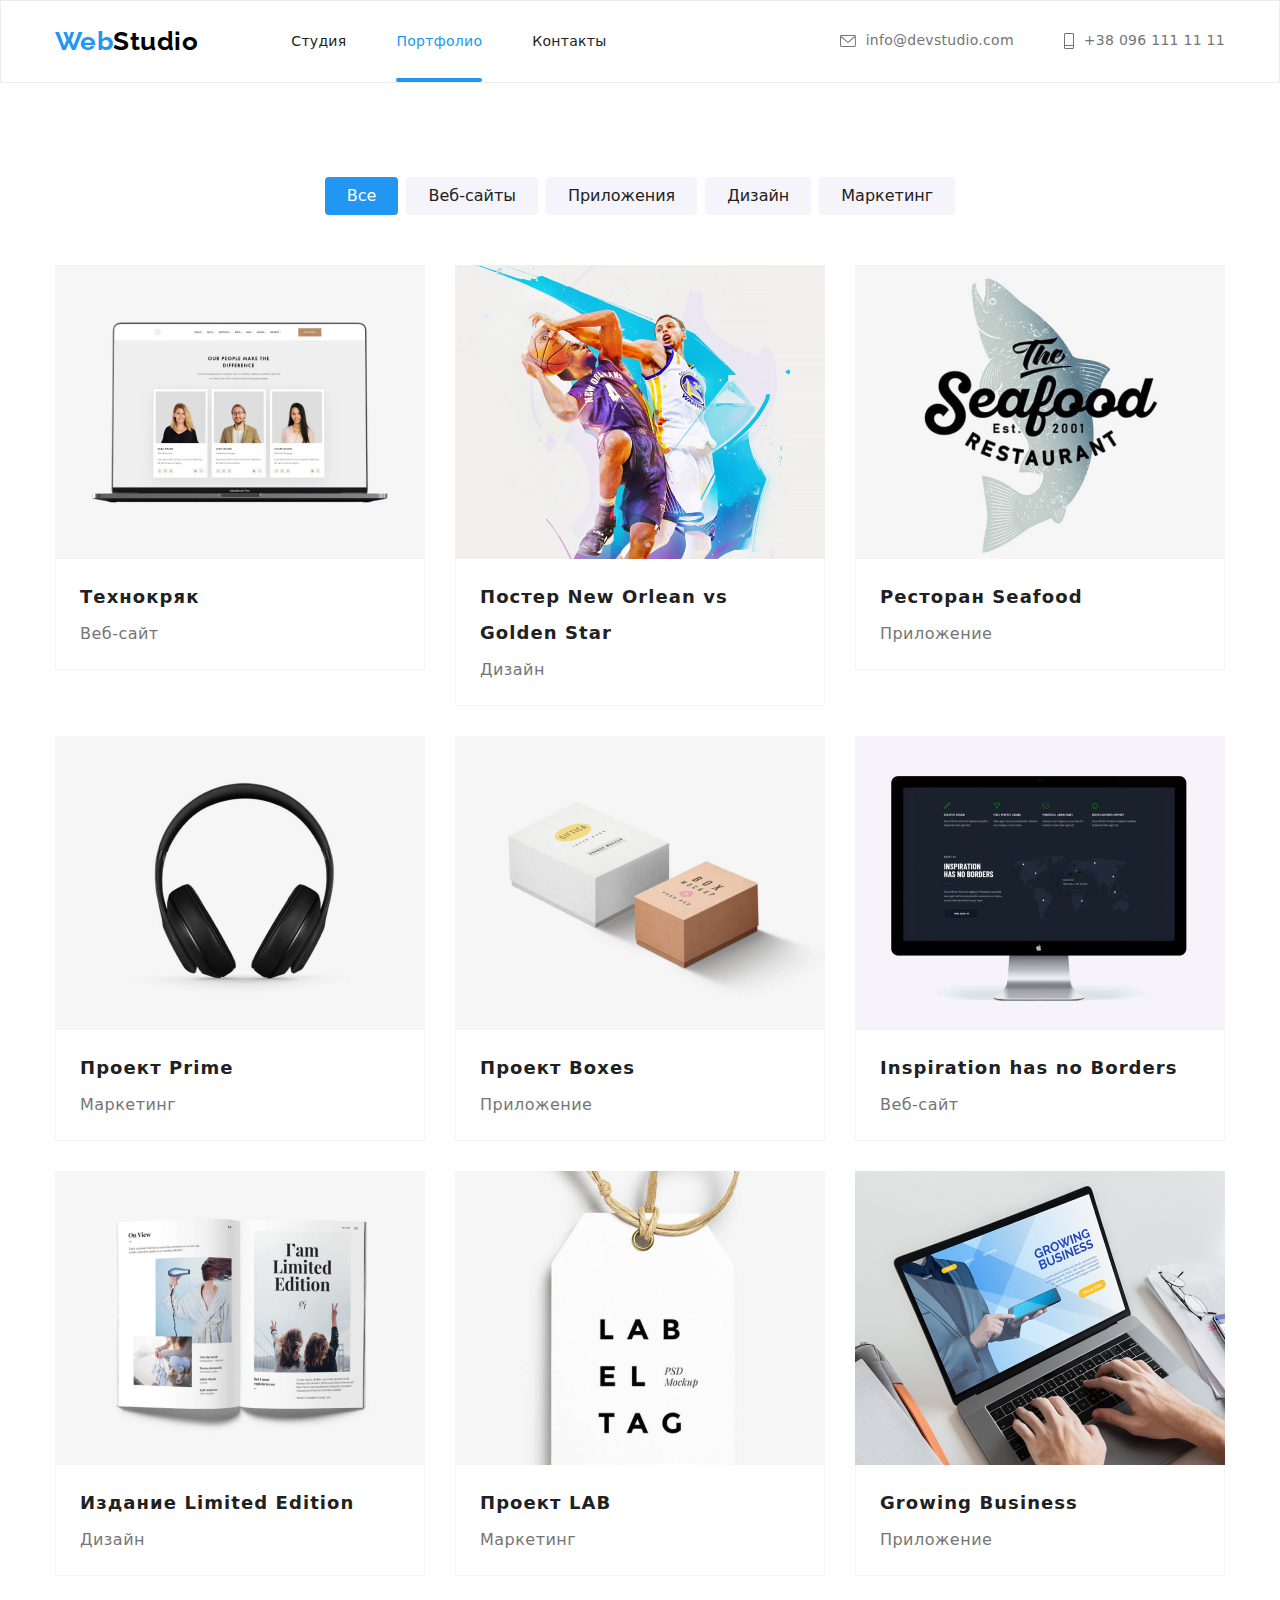
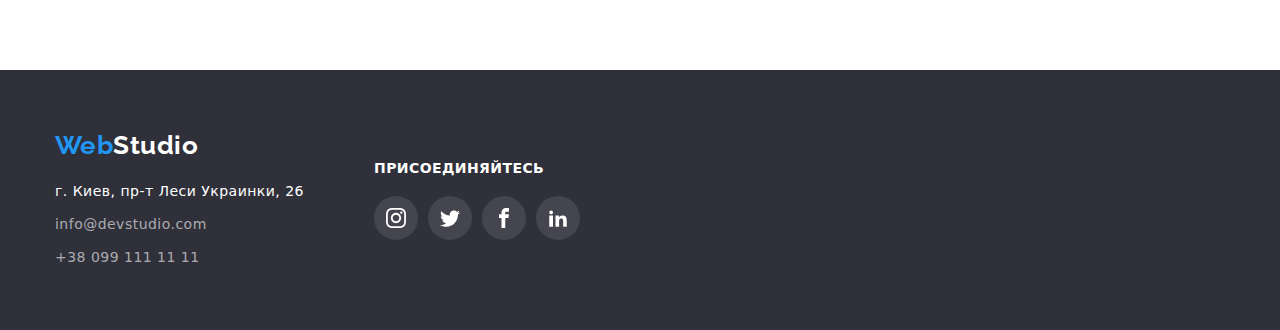
==== portfolio.html @ 685ba91c "home6" ====
<!DOCTYPE html>
<html lang="ru">
  <head>
    <meta charset="UTF-8" />
    <meta name="viewport" content="width=device-width, initial-scale=1.0" />
    <link rel="stylesheet" href="./css/style.css">
    <title>Portfolio</title>
    <link rel="preconnect" href="https://fonts.gstatic.com" />
    <link
      href="https://fonts.googleapis.com/css2?family=Raleway:wght@700&family=Roboto:wght@400;500;700;900&display=swap"
      rel="stylesheet"
    />
    <link
      rel="stylesheet"
      href="https://cdnjs.cloudflare.com/ajax/libs/modern-normalize/1.0.0/modern-normalize.min.css"
    />
  </head>
  <body>
    <header class="header">
      <div class="container header-container">
      <nav class="navigation">
        <a class="logo-link link" href="./index.html" lang="en"
          ><span class="logo-web">Web</span
          ><span class="logo-studio">Studio</span></a
        >
        <ul class="nav-list list">
          <li class="nav-item">
            <a class="nav-link link" href="./index.html">Студия</a>
          </li>
          <li class="nav-item">
            <a class="nav-link link current" href="./portfolio.html"
              >Портфолио</a
            >
          </li>
          <li class="nav-item">
            <a class="nav-link link" href="">Контакты</a>
          </li> 
        </ul>
      </nav>
      <ul class="contacts-list list">
        <li class="contacts-item">
          <a class="mail-link link" href="mailto:info@devstudio.com" ><svg class="mail-icon" width="16" height="12">
            <use href="./images/icons.svg/symbol-defs3.svg#icon-envelope"></use>
          </svg>
          info@devstudio.com</a
          >
        </li>
        <li class="contacts-item">
          <a class="tel-link link" href="tel:+380961111111"><svg class="tel-icon" width="10" height="16"> 
            <use href="./images/icons.svg/symbol-ex.svg#icon-number"></use>
          </svg>
          +38 096 111 11 11</a>
        </li>
      </ul>
      </div>
    </header>
    <main>
      <section class="section">
        <div class="container">
          <h2 class="visually-hidden">Галерея</h2>
          <ul class="filters list filters-container">
            <li class="filters-portfolio">
              <button class="filter-buttons current-btn" type="button">Все</button>
            </li>
            <li class="filters-portfolio">
              <button class="filter-buttons" type="button">Веб-сайты</button>
            </li>
            <li class="filters-portfolio">
              <button class="filter-buttons" type="button">Приложения</button>
            </li>
            <li class="filters-portfolio">
              <button class="filter-buttons" type="button">Дизайн</button>
            </li>
            <li class="filters-portfolio">
              <button class="filter-buttons" type="button">Маркетинг</button>
            </li>
          </ul>
          <ul class="portfolio-examples list examples-container">
            <li class="example-card">   <a href="" class="example-link link">
              <div class="portfolio-card-wrapper">
             
              <img
                src="./images/img5.jpg"
                alt="Макет страницы"
                width="370"
                height="294"
              />
              <p class="portfolio-overlay">
                Технокряк это современная площадка распространения
                коронавируса. Компании используют эту платформу для
                цифрового шпионажа и атак на защищённые сервера конкурентов.
              </p>
            </div>
              
              <div class="example-signature">
                <h3 class="example-title">Технокряк</h3>
                <p class="example-descr">Веб-сайт</p>
              </div>
            </a>
          </li>
          <li class="example-card">
            
            <a href="#" class="example-link link">
              <div class="portfolio-card-wrapper">
              <img
                src="./images/img6.jpg"
                alt="Постер с баскетболистами"
                width="370"
                height="294"
              /><p class="portfolio-overlay">
                Технокряк это современная площадка распространения
                коронавируса. Компании используют эту платформу для
                цифрового шпионажа и атак на защищённые сервера конкурентов.
              </p>
            </div> 
              <div class="example-signature">
                <h3 class="example-title">
                Постер <span lang="en">New Orlean vs Golden Star</span>
              </h3>
              <p class="example-descr">Дизайн</p>
            </div>
          </a> 
          </li> 
        <li class="example-card">
            <a href="#" class="example-link link"><div class="portfolio-card-wrapper">
              <img
                src="./images/img7.jpg"
                alt="Логотип ресторана"
                width="370"
                height="294"
              />  <p class="portfolio-overlay">
                Технокряк это современная площадка распространения
                коронавируса. Компании используют эту платформу для
                цифрового шпионажа и атак на защищённые сервера конкурентов.
              </p>
            </div>
              <div class="example-signature">
                <h3 class="example-title">
                Ресторан <span lang="en">Seafood</span>
              </h3>
              <p class="example-descr">Приложение</p>
            </div> </a>
          </li>
          <li class="example-card">
            <a href="#" class="example-link link">
              <div class="portfolio-card-wrapper">
              <img
                src="./images/img8.jpg"
                alt="Наушники"
                width="370"
                height="294"
              />
              <p class="portfolio-overlay">
                Технокряк это современная площадка распространения
                коронавируса. Компании используют эту платформу для
                цифрового шпионажа и атак на защищённые сервера конкурентов.
              </p>
            </div>
              <div class="example-signature">
              <h3 class="example-title">Проект <span lang="en">Prime</span></h3>
              <p class="example-descr">Маркетинг</p>
              </div>
            </a>
          </li>
          <li class="example-card">
            <a href="#" class="example-link link">
              <div class="portfolio-card-wrapper">
              <img
                src="./images/img9.jpg"
                alt="Две коробки"
                width="370"
                height="294"
              />  <p class="portfolio-overlay">
                Технокряк это современная площадка распространения
                коронавируса. Компании используют эту платформу для
                цифрового шпионажа и атак на защищённые сервера конкурентов.
              </p>
            </div>
              <div class="example-signature">
              <h3 class="example-title">Проект <span lang="en">Boxes</span></h3>
              <p class="example-descr">Приложение</p>
            </div>
          </a>
          </li>
          <li class="example-card">
            <a href="#" class="example-link link">
              <div class="portfolio-card-wrapper">
                <img 
                src="./images/img10.jpg"
                alt="Монитор с открытым сайтом"
                width="370"
                height="294"
              />
               <p class="portfolio-overlay">
                Технокряк это современная площадка распространения
                коронавируса. Компании используют эту платформу для
                цифрового шпионажа и атак на защищённые сервера конкурентов.
              </p>
            </div>
              <div class="example-signature">
              <h3 class="example-title" lang="en">
                Inspiration has no Borders
              </h3>
              <p class="example-descr">Веб-сайт</p>
            </div>
          </a>
          </li>
          <li class="example-card">
            <a href="#" class="example-link link">
              <div class="portfolio-card-wrapper">
              <img
                src="./images/img11.jpg"
                alt="Открытый журнал"
                width="370"
                height="294"
              /> <p class="portfolio-overlay">
                Технокряк это современная площадка распространения
                коронавируса. Компании используют эту платформу для
                цифрового шпионажа и атак на защищённые сервера конкурентов.
              </p>
            </div>
              <div class="example-signature">
              <h3 class="example-title">
                Издание <span lang="en">Limited Edition</span>
              </h3>
              <p class="example-descr">Дизайн</p>
            </div>
          </a>
          </li>
          <li class="example-card">
            <a href="#" class="example-link link">
              <div class="portfolio-card-wrapper">
              <img
                src="./images/img12.jpg"
                alt="Бирка с логотипом"
                width="370"
                height="294"
              /> <p class="portfolio-overlay">
                Технокряк это современная площадка распространения
                коронавируса. Компании используют эту платформу для
                цифрового шпионажа и атак на защищённые сервера конкурентов.
              </p>
            </div>
              <div class="example-signature">
              <h3 class="example-title">
                Проект <span class="abbr" lang="en">LAB</span>
              </h3>
              <p class="example-descr">Маркетинг</p>
             </div></a>
          </li>
          <li class="example-card">
            <a href="#" class="example-link link">
              <div class="portfolio-card-wrapper">
              <img
                src="./images/img13.jpg"
                alt="руки над клавиатурой ноутбука"
                width="370"
                height="294"
              />
              <p class="portfolio-overlay">
                Технокряк это современная площадка распространения
                коронавируса. Компании используют эту платформу для
                цифрового шпионажа и атак на защищённые сервера конкурентов.
              </p>
            </div>
            <div class="example-signature">
              <h3 class="example-title" lang="en">Growing Business</h3>
              <p class="example-descr">Приложение</p>
            </div></a>
          </li>
        </ul> 
        </div></section>
    </main>
    <footer class="footer">
      <div class="container footer-container">
        <div class="footer-wrapper">
      <a class="logo-link link" href="./index.html" lang="en"
        ><span class="logo-web">Web</span
        ><span class="logo-studio-dark-background">Studio</span></a
      >
      <address>
        <ul class="address-list list">
          <li class="address-list-item">
            <a
              class="address-link link"
              href="https://goo.gl/maps/JNLPbFYcP9aP2cdr9"
              target="_blank"
              rel="noopener noreferrer"
              >г. Киев, пр-т Леси Украинки, 26</a
            >
          </li>

          <li class="address-list-item">
            <a class="address-mail-link link" href="mailto:info@devstudio.com"
              >info@devstudio.com</a
            >
          </li>

          <li class="address-list-item">
            <a class="address-tel-link link" href="tel:+380991111111"
              >+38 099 111 11 11</a
            >
          </li>
        </ul>
      </address>
        </div>
      <div class="footer-social">
        <h2 class="footer-title">Присоединяйтесь</h2>
        <ul class="social-list list">
          <li class="footer-social-item">
            <a href="#" class="social-link link">
              <svg class="footer-social-icon">
                <use href="./images/icons.svg/symbol-defs.svg#icon-instagram"></use>
              </svg>
            </a>
          </li>
          <li class="footer-social-item">
            <a href="#" class="social-link link">
              <svg class="footer-social-icon">
                <use href="./images/icons.svg/symbol-defs.svg#icon-twitter"></use>
              </svg>
            </a>
          </li>
          <li class="footer-social-item">
            <a href="#" class="social-link link">
              <svg class="footer-social-icon">
                <use href="./images/icons.svg/symbol-defs.svg#icon-facebook"></use>
              </svg>
            </a>
          </li>
          <li class="footer-social-item">
            <a href="#" class="social-link link">
              <svg class="footer-social-icon">
                <use href="./images/icons.svg/symbol-defs.svg#icon-linkedin2"></use>
              </svg>
            </a>
          </li>
        </ul>
      </div>
    </div>
  </footer>
</body>
</html>
---- css/style.css ----
:root {
  --main-font: 'Roboto', sans-serif;
  --logo-font: 'Raleway', sans-serif;
  --accent-color: #2196f3;
  --accent-overlay-color: rgba(33, 150, 243, 0.9);
  --backlight-color: #188ce8;
  --main-text-color: #757575;
  --heading-color: #212121;
  --dark-background-text-color: #ffffff;
  --section-background-color: #2f303a;
  --logo-color: #000000;
  --footer-contacts-color: #ffffff99;
  --accent-background-color: #f5f4fa;
  --background-hero-color: #c4c4c4;
  --activity-background-color: rgba(47, 48, 58, 0.8);
  --icon-color: #afb1b8;
  --timing-cubic: cubic-bezier(0.4, 0, 0.2, 1);
  --modal-backdrop: rgba(0, 0, 0, 0.2);
}
  
  h1,
  h2,
  h3,
  h4,
  h5,
  h6,
  p {
    margin-top: 0;
    margin-bottom: 0;
  }
  
  ul {
    margin-top: 0;
    margin-bottom: 0;
    padding-left: 0;
  }
  
  img {
    display: block;
    max-width:  100%;height: auto;
  }
   .container {
     width: 1200px ;
     padding: 0 15px ;
     margin: 0 auto ;
    }
    .header{padding:  25px 0;border: 1px solid #ECECEC;}
.header-container {display: flex;
align-items: center;}
  
  body {
    font-family: var(--main-font);
    color: var(--main-text-color);
    letter-spacing: 0.03em;
  }
  .visually-hidden {
    position: absolute;
    width: 1px;
    height: 1px;
    margin: -1px;
    border: 0;
    padding: 0;
  
    white-space: nowrap;
    clip-path: inset(100%);
    clip: rect(0 0 0 0);
    overflow: hidden;
  }
  .nav-link link{
    width: 49px;
    height: 16px;
    
  
    font-family: Roboto;
    font-style: normal;
    font-weight: 500;
    font-size: 14px;
    line-height: 16px;
    letter-spacing: 0.02em;
    
    color: #2196F3;
    }
  .logo-link link{
    width: 1600px;
    height: 80px;
    
    
    background: #FFFFFF}
 
 .slide{
    width: 1600px;
    height: 600px;
    
    
    background: #2F303A;}  
 .hero-description {
width: 1600px;
height: 600px;
width: 696px;
height: 120px;

font-family: Roboto;
font-style: normal;
font-weight: 900;
font-size: 44px;
line-height: 60px;
/* or 136% */

text-align: center;
letter-spacing: 0.06em;
text-transform: uppercase;

color: #FFFFFF;}

  .navigation{display: flex;
  align-items: center;}
  .contacts-list{display: flex;
  margin-left: auto;}
 li.contacts-item:not(:last-child){margin-right: 50px ;}
  .list {
    list-style: none;
  }
  
  .link {
    text-decoration: none;
  }
  
  .logo-web {
    color: var(--accent-color);
  }
  
  /*===header===*/
  
    
  .slide-container {background-image:  linear-gradient(rgba(47, 48, 58, 0.4), rgba(47, 48, 58, 0.4)),url('../images/backg.jpg');
    
    padding-top: 200px;
    padding-bottom: 200px;
    
    text-align: center;
    background-color: var(--section-background-color);
    background-repeat: no-repeat;
    background-position: center;
    background-size: cover;
    max-width: 1600px;
    margin-left: auto;
    margin-right: auto;
  }
  
  .hero-description{
    margin: 0 auto 30px;
    width: 696px;
    font-weight: 900;
    font-size: 44px;
    line-height: 1.36;
    text-align: center;
    letter-spacing: 0.06em;
    text-transform: uppercase;
    color: var(--dark-background-text-color)
  }
  .buttonly {
    min-width: 200px;
    border: none;
    border-radius: 4px;
    padding: 10px 32px;
    font-family: inherit;
    font-weight: 700;
    font-size: 16px;
    line-height: 1.87;
    text-align: center;
    letter-spacing: 0.06em;
    color: var(--dark-background-text-color);
    background-color: var(--accent-color);
    cursor: pointer;
  }
  .buttonly:hover,
  .buttonly:focus {
    background-color: var(--backlight-color);
    transition: color 250ms cubic-bezier(0.4, 0, 0.2, 1);
  }
 

  .logo-link {
    font-family: var(--logo-font);
    font-weight: 700;
    font-size: 26px;
    line-height: 1.19;
  }
  
  .logo-studio {
    color: var(--logo-color);
  }
  
  .nav-link {
    position: relative;
    font-weight: 500;
    font-size: 14px;
    line-height: 1.14;
    letter-spacing: 0.02em;
    color: var(--heading-color);
    transition: color 250ms var(--timing-cubic);
  }
  
  .nav-link:hover,
.nav-link:focus,
.mail-link:hover,
.mail-link:focus {
  color: var(--accent-color);
  outline: none;
}
.mail-link, .tel-link {
  display: flex;
  align-items: center;
  font-weight: 500;
  font-size: 14px;
  line-height: 1.14;
  letter-spacing: 0.02em;
  color: var(--main-text-color);
  transition: color 250ms var(--timing-cubic);
}
.link.current::after {
  position: absolute;
  bottom: -33px;
  content: '';
  display: block;
  width: 100%;
  height: 4px;
  border-radius: 2px;
  background-color: var(--accent-color);
}
  .mail-link:hover .mail-icon{fill: var(--accent-color);}
  .nav-item .link.current {
    color: var(--accent-color);
  }
  .nav-list{margin-left: 93px ;display: flex;}
  .nav-item{margin-right: 50px;}
  .mail-link,
  .tel-link { display: flex;
     align-items: center;
    font-weight: 500;
    font-size: 14px;
    line-height: 1.14;
    letter-spacing: 0.02em;
    color: var(--main-text-color);
    transition: color 250ms cubic-bezier(0.4, 0, 0.2, 1);

  }
  .mail-icon {
  fill: var(--main-text-color);
  margin-right: 10px;
  
}

.tel-icon {
  fill: currentColor;
  margin-right: 10px;
}

.mail-link:hover .mail-icon,
.mail-link:focus .mail-icon,
.mail-link:hover .tel-icon,
.mail-link:focus .tel-icon {
  fill: currentColor;
}
  /*===header end===*/
  /*===hero studio===*/
  
  .hero {
    background-color: var(--section-background-color);
  }
  
  .hero-title {
    font-weight: 900;
    font-size: 44px;
    line-height: 1.36;
    text-align: center;
    letter-spacing: 0.06em;
    text-transform: uppercase;
    color: var(--dark-background-text-color);
  }
  .modal-button {
    min-width: 200px;
  height: 50px;
  border: none;
  border-radius: 4px;
  padding: 10px 32px;
  font-family: inherit;
  font-weight: 700;
  font-size: 16px;
  line-height: 1.87;
  text-align: center;
  letter-spacing: 0.06em;
  color: var(--dark-background-text-color);
  background-color: var(--accent-color);
  cursor: pointer;
  transition: background-color 250ms var(--timing-cubic);
  }
  
  .modal-button:hover,
  .modal-button:focus {
    background-color: var(--backlight-color);
    transition: color 250ms cubic-bezier(0.4, 0, 0.2, 1);
  }
  
  /*===hero studio end===*/
  /* ===modal window=== */
.backdrop {
  position: fixed;
  top: 0%;
  left: 0;
  width: 100vw;
  height: 100vh;
  background-color: var(--modal-backdrop);
  z-index: 100;
  transition: opacity 250ms var(--timing-cubic), visibility 250ms var(--timing-cubic);
}

.is-hidden {
  opacity: 0;
  visibility: hidden;
  pointer-events: none;
}
.modal {
  position: absolute;
  top: 50%;
  left: 50%;
  transform: translate(-50%, -50%) scale(1);
  width: 528px;
  height: 580px;
  background-color: var(--dark-background-text-color);
  border-radius: 4px;
  box-shadow: 0px 1px 3px rgba(0, 0, 0, 0.12), 0px 1px 1px rgba(0, 0, 0, 0.14),
    0px 2px 1px rgba(0, 0, 0, 0.2);
  transition: transform 250ms var(--timing-cubic);
}

.backdrop.is-hidden .modal {
  transform: translate(-50%, -50%) scale(1.3);
}

.modal-close-button {
  position: absolute;
  top: 8px;
  right: 8px;
  display: flex;
  justify-content: center;
  align-items: center;
  padding: 0;
  width: 30px;
  height: 30px;
  border: 1px solid rgba(0, 0, 0, 0.1);
  border-radius: 50%;
  background-color: transparent;
  cursor: pointer;
}

/* ===modal window end=== */
  /*===features studio===*/
  

  .features {
    padding-top: 94px;
    padding-bottom: 47px;
  }
  
  .features-list {
    display: flex;
    flex-wrap: wrap;
    margin-top: -30px;
    margin-left: -30px;
  }
  
  .features-item {
    margin-top: 30px;
    margin-left: 30px;
  }
  
  .features-icons {
    display: flex;
    justify-content: center;
    align-items: center;
    width: 270px;
    height: 120px;
    background-color: var(--accent-background-color);
    border-radius: 4px;
    background: #F5F4FA;
    border-radius: 4px;
    margin-bottom: 30px;
  }

  .features-item-title {
    margin-bottom: 10px;
    font-size: 14px;
    line-height: 1.14;
    text-transform: uppercase;
    color: var(--heading-color);
  }
  
  .features-item-text {
    width: 270px;
    font-size: 14px;
    line-height: 1.71;
  }
  /*===features studio end===*/
  /* ===activity=== */
  .activity {
    padding-top: 47px;
    padding-bottom: 94px;
  }
  
  .activity-list {
    display: flex;
    flex-wrap: wrap;
    margin-top: -30px;
    margin-left: -30px;
  }
  
  .activity-list-item {
    position: relative;
    margin-top: 30px;
    margin-left: 30px;
  }
.activity-overlay {
  position: absolute;
  bottom: 0;
  width: 100%;
  height: 70px;
  padding: 27px 82px;
  font-weight: 700;
  font-size: 14px;
  line-height: 1.14;
  text-align: center;
  letter-spacing: 0.03em;
  text-transform: uppercase;
  color: var(--dark-background-text-color);
  background-color: var(--activity-background-color);
}

/* ===activity end=== */
 
  /*===team studio===*/

  .team-section {
    background-color: var(--accent-background-color)
    ;padding: 94px 0;
    background: #F5F4FA;
  }
  
  .team-list {
    display: flex;
    flex-wrap: wrap;
    margin-left: -30px;
    margin-top: -30px;
  }
  
  .team-list-content {
    padding-top: 30px;
    padding-bottom: 30px;
    background-color: var(--dark-background-text-color);
    border-bottom-left-radius: 4px;
    border-bottom-right-radius: 4px;
  }
  
  .team-member {
    flex-basis: calc((100% - 120px) / 4);
    margin-left: 30px;
    margin-top: 30px;box-shadow: 0px 1px 3px rgba(0, 0, 0, 0.12), 0px 1px 1px rgba(0, 0, 0, 0.14), 0px 2px 1px rgba(0, 0, 0, 0.2);border-radius: 0px 0px 4px 4px;

  }
  
  .activity-title,
  .team-title {
    margin-bottom: 50px;
    font-size: 36px;
    line-height: 1.17;
    text-align: center;
    color: var(--heading-color);
  }
  
  .team-member-name {
    margin-bottom: 10px;
    text-align: center;
    font-weight: 500;
    font-size: 16px;
    line-height: 1.19;
    color: var(--heading-color);
  }
  
  .team-member-position {
    text-align: center;
    font-size: 16px;
    line-height: 1.19;
    margin-bottom: 16px;
  }
  
  /*===team studio end===*/
 /*===portfolio filters===*/

.filters-container {
  display: flex;
  justify-content: center;
  margin-bottom: 50px;
}

.filters-portfolio:not(:last-child) {
  margin-right: 8px;
}

.filter-buttons {
  padding: 6px 22px;
  border: none;
  border-radius: 4px;
  font-weight: 500;
  font-size: 16px;
  line-height: 1.62;
  color: var(--heading-color);
  background-color: var(--accent-background-color);
  cursor: pointer;
  transition: color 250ms var(--timing-cubic), background-color 250ms var(--timing-cubic),
    box-shadow 250ms var(--timing-cubic);
}
.current-btn{color: var(--dark-background-text-color);
  background-color: var(--accent-color);}
.filter-buttons:hover,
.filter-buttons:focus {
  color: var(--dark-background-text-color);
  background-color: var(--accent-color);
  transition: color 250ms cubic-bezier(0.4, 0, 0.2, 1);
}
/*===portfolio filters end===*/

  

  .buttony{width: 29px;
    height: 26px;font-family: Roboto;
    font-style: normal;
    font-weight: 500;
    font-size: 16px;
    line-height: 26px;color: #FFFFFF;
    background: #2196F3;width: 73px;
    height: 38px;}
    .example-signature {
      padding: 20px 24px;
      border-bottom: 1px solid var(--accent-background-color);
      border-left: 1px solid var(--accent-background-color);
      border-right: 1px solid var(--accent-background-color);
    }
    .example-link:hover
     {box-shadow: 0px 1px 1px rgba(0, 0, 0, 0.12), 0px 4px 4px rgba(0, 0, 0, 0.06), 1px 4px 6px rgba(0, 0, 0, 0.16);display: block;
    cursor: pointer;border: 1px solid #EEEEEE; transition: color 250ms cubic-bezier(0.4, 0, 0.2, 1);
    }
    .example-card { flex-basis: calc(100%/  3 - 30px);
      margin-top: 30px;
      margin-left: 30px;
    }
    .portfolio-card-wrapper {
      position: relative;
      overflow: hidden;
    }
    .example-descr {
      font-size: 16px;
      line-height: 1.87;
      color: var(--main-text-color);
    }
    .example-title {
      margin-bottom: 4px;
      font-size: 18px;
      line-height: 2;
      letter-spacing: 0.06em;
      color: var(--heading-color);
    }
    .example-link:hover,
.example-link:focus {
  box-shadow: 0px 1px 1px rgba(0, 0, 0, 0.12), 0px 4px 4px rgba(0, 0, 0, 0.06),
    1px 4px 6px rgba(0, 0, 0, 0.16);
    transition: color 250ms cubic-bezier(0.4, 0, 0.2, 1);
}

.example-link:focus {
  outline: none;
}
    .abbr {
      text-transform: uppercase;
    }
    .portfolio-overlay {
      position: absolute;
      top: 0;
      left: 0;
      height: 100%;
      width: 100%;
      padding: 63px 24px;
      font-size: 18px;
      line-height: 1.56;
      letter-spacing: 0.03em;
      color: var(--dark-background-text-color);
      background: var(--accent-overlay-color);
      overflow: hidden;
      transform: translateY(100%);
      transition: transform 250ms var(--timing-cubic);
    }
    
    .example-link:hover .portfolio-overlay,
    .example-link:focus .portfolio-overlay {
      transform: translateY(0);
    }
  /*===portfolio filters end===*/
  .clients-list {
    display: flex;
    justify-content: space-between;
  }
  .clients-title{ margin-bottom: 50px;
    font-size: 36px;
    line-height: 1.17;
    text-align: center;
    color: var(--heading-color);
  }
  .client-link {
    display: flex;
    justify-content: center;
    align-items: center;
    border: 1px solid var(--icon-color);
    border-radius: 4px;
    width: 170px;
    height: 92px;
    transition: border 250ms var(--timing-cubic);
  }
  
  .client-icon {
    fill: var(--icon-color);
    transition: fill 250ms var(--timing-cubic);
  }
  .client-link:hover,
  .client-link:focus {
    border: 1px solid var(--accent-color);
    fill: var(--icon-color);
  }
  
  .client-link:hover .client-icon,
  .client-link:focus .client-icon {
    fill: var(--accent-color);
  
  }
  /*===portfolio examples===*/

.examples-container {
  display: flex;
  flex-wrap: wrap;
  margin-top: -30px;
  margin-left: -30px;
}

.example-title {
  margin-bottom: 4px;
  font-size: 18px;
  line-height: 2;
  letter-spacing: 0.06em;
  color: var(--heading-color);
}

.example-descr {
  font-size: 16px;
  line-height: 1.87;
  color: var(--main-text-color);
}

.abbr {
  text-transform: uppercase;
}
.section{padding: 94px 0;}
/*===portfolio examples end===*/
  
  /*===footer===*/
  
  .footer {
    background-color: var(--section-background-color); padding-top: 60px;
    padding-bottom: 60px;
  }
  
  .logo-studio-dark-background {
    color: var(--dark-background-text-color);
  }
  .footer .logo-link {
    margin-bottom: 20px;
  }
  .address-list-item {
    font-style: normal;
    font-weight: 400;
    font-size: 14px;
    line-height: 1.71;
  }
  .footer-container{display: flex;align-items: center;}
  .address-link {
    color: var(--dark-background-text-color);
    transition: color 250ms var(--timing-cubic);
  }
  
  .address-mail-link,
  .address-tel-link {
    color: var(--footer-contacts-color);
    transition: color 250ms var(--timing-cubic);
  }
  

  
  .address-link:hover,
  .address-link:focus,
  .address-mail-link:hover,
  .address-mail-link:focus,
  .address-tel-link:hover,
  .address-tel-link:focus {
    color: var(--accent-color);
  }
  .address-list-item:not(:last-child) {
    margin-bottom: 9px;
  }
  
  .address-list-item {
    font-style: normal;
    font-weight: 400;
    font-size: 14px;
    line-height: 1.71;
  }
  
  .address-link {
    color: var(--dark-background-text-color);
  }
  
address {
  margin-top: 20px;
}
.section-social{ margin-left: 70px;}
.footer .social-link {
  background-color: rgba(255, 255, 255, 0.1);
}
.social-list {
  display: flex;
  justify-content: center;
}

.social-link {
  display: flex;
  justify-content: center;
  align-items: center;

  width: 44px;
  height: 44px;
  border-radius: 50%;
  transition: background-color 250ms var(--timing-cubic);
}

.social-link:hover,
.social-link:focus {
  background-color: var(--accent-color);
  transition: color 250ms cubic-bezier(0.4, 0, 0.2, 1);
}

.social-link:hover .social-icon,
.social-link:focus .social-icon {
  fill: var(--dark-background-text-color);
 
}

.social-icon {
  fill: var(--icon-color);transition: color 250ms cubic-bezier(0.4, 0, 0.2, 1);

}

.social-link:hover,
.social-link:focus {
  background-color: var(--accent-color);transition: color 250ms cubic-bezier(0.4, 0, 0.2, 1);
}

.footer-social-icon {
  width: 20px;
  height: 20px;
  fill: var(--dark-background-text-color);
}
.footer-wrapper{margin-right: 70px;}
.footer-social-item:not(:last-child) {
  margin-right: 10px;
}
.footer-title {font-size: 14px;
  line-height: 16px;
  letter-spacing: 0.03em;
  text-transform: uppercase;
  color: var(--dark-background-text-color);
  margin-bottom: 20px;}
  

/* .footer .logo-link {
  margin-bottom: 20px;
}
  .address-mail-link,
  .address-tel-link {
    color: var(--footer-contacts-color);
  }
  
  .address-link:hover,
  .address-link:focus,
  .address-mail-link:hover,
  .address-mail-link:focus,
  .address-tel-link:hover,
  .address-tel-link:focus {
    color: var(--accent-color);
  }
  /*===footer end===*/
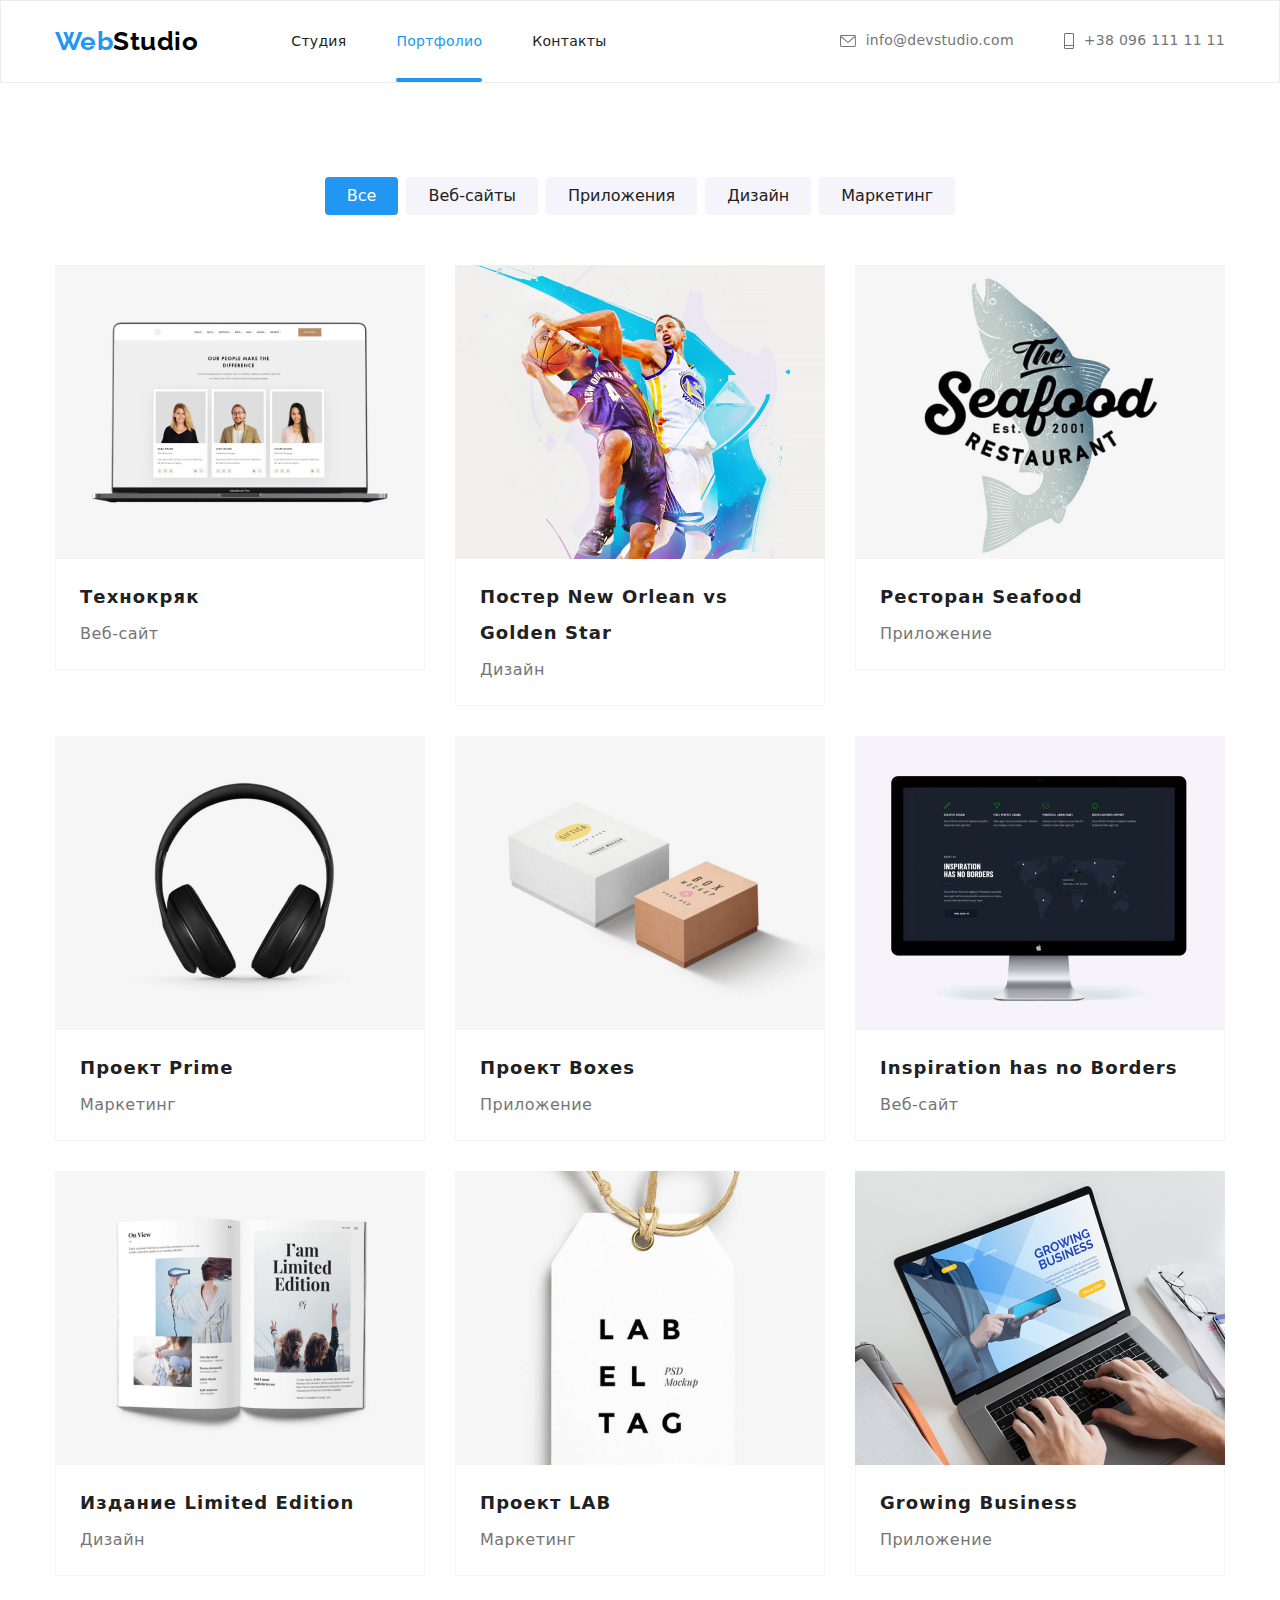
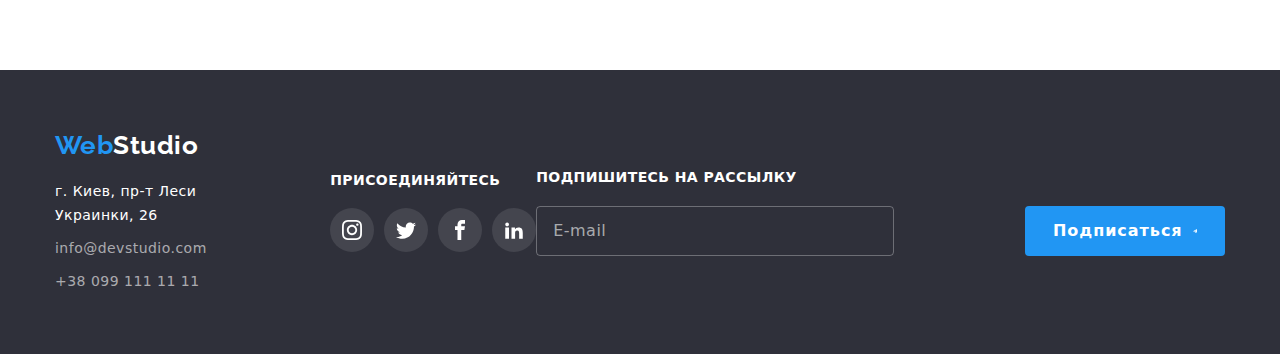
==== commit 1a1789ff: "home6" ====
--- a/portfolio.html
+++ b/portfolio.html
@@ -337,7 +337,38 @@
           </li>
         </ul>
       </div>
+      <form class="footer-form">
+        <div class="footer-form-input-wrapper">
+          <label class="footer-form-offer">
+            Подпишитесь на рассылку
+            <input
+              type="email"
+              name="user-email"
+              class="footer-form-input"
+              placeholder="E-mail"
+              required
+            />
+          </label>
     </div>
+    <button type="submit" class="footer-form-button">
+      Подписаться
+      <svg class="footer-icon-send" width="24px" height="24px">
+        <use href="./images/icons.svg/symbol-def.svg#icon-icon-send"></use>
+      </svg>
+    </button>
+  </form>
+      </div>
   </footer>
+  <div class="backdrop is-hidden" data-modal>
+    <div class="modal">
+      <button type="button" class="modal-close-button" data-modal-close>
+        <svg width="18px" height="18px">
+          <use href="./images/icons.svg/symbol-defsx.svg#icon-Vector"></use>
+        </svg>
+      </button>
+    </div>
+  </div>
+  <script src="./js/modal.js"></script>
 </body>
 </html>
+
--- a/css/style.css
+++ b/css/style.css
@@ -16,6 +16,11 @@
   --icon-color: #afb1b8;
   --timing-cubic: cubic-bezier(0.4, 0, 0.2, 1);
   --modal-backdrop: rgba(0, 0, 0, 0.2);
+  --transition-duration: 250ms;
+  --modal-form-border: rgba(33, 33, 33, 0.2);
+  --placeholder-text-color: rgba(117, 117, 117, 0.5);
+  --footer-form-label-color: rgba(255, 255, 255, 0.6);
+  --footer-form-border-color: rgba(255, 255, 255, 0.3);
 }
   
   h1,
@@ -301,7 +306,208 @@
     background-color: var(--backlight-color);
     transition: color 250ms cubic-bezier(0.4, 0, 0.2, 1);
   }
-  
+  .backdrop {
+    position: fixed;
+    top: 0%;
+    left: 0;
+    width: 100vw;
+    height: 100vh;
+    background-color: var(--modal-backdrop);
+    z-index: 100;
+    transition: opacity var(--transition-duration) var(--timing-cubic),
+      visibility var(--transition-duration) var(--timing-cubic);
+  }
+  
+  .is-hidden {
+    opacity: 0;
+    visibility: hidden;
+    pointer-events: none;
+  }
+  .modal {
+    position: absolute;
+    top: 50%;
+    left: 50%;
+    transform: translate(-50%, -50%) scale(1);
+    width: 528px;
+    height: 580px;
+    background-color: var(--dark-background-text-color);
+    border-radius: 4px;
+    box-shadow: 0px 1px 3px rgba(0, 0, 0, 0.12), 0px 1px 1px rgba(0, 0, 0, 0.14),
+      0px 2px 1px rgba(0, 0, 0, 0.2);
+    transition: transform var(--transition-duration) var(--timing-cubic);
+    padding: 40px;
+  }
+  
+  .backdrop.is-hidden .modal {
+    transform: translate(-50%, -50%) scale(1.3);
+  }
+  
+  .modal-close-button {
+    position: absolute;
+    top: 8px;
+    right: 8px;
+    display: flex;
+    justify-content: center;
+    align-items: center;
+    padding: 0;
+    width: 30px;
+    height: 30px;
+    border: 1px solid rgba(0, 0, 0, 0.1);
+    border-radius: 50%;
+    background-color: transparent;
+    cursor: pointer;
+    outline: none;
+  }
+  
+  .modal-close-button:hover .modal-close-icon,
+  .modal-close-button:focus .modal-close-icon {
+    fill: var(--accent-color);
+  }
+  
+  .modal-form-head {
+    font-weight: 700;
+    font-size: 20px;
+    line-height: 23px;
+    text-align: center;
+    letter-spacing: 0.03em;
+    color: var(--heading-color);
+    margin-bottom: 12px;
+  }
+  
+  .modal-form {
+    display: flex;
+    flex-direction: column;
+  }
+  
+  .modal-form-input {
+    width: 100%;
+    height: 40px;
+    border: 1px solid var(--modal-form-border);
+    border-radius: 4px;
+    padding-left: 42px;
+    transition: border-color var(--transition-duration) var(--timing-cubic);
+  }
+  
+  .modal-form-input:focus {
+    border-color: var(--accent-color);
+    outline: none;
+  }
+  .modal-form-input:focus + .modal-form-icon {
+    fill: var(--accent-color);
+  }
+  .modal-form-input-wrapper {
+    position: relative;
+    display: block;
+    margin-top: 4px;
+  }
+  
+  .modal-form-field {
+    margin-bottom: 10px;
+    font-size: 12px;
+    line-height: 1.17;
+    letter-spacing: 0.01em;
+    color: var(--main-text-color);
+  }
+  
+  .modal-form-icon {
+    position: absolute;
+    top: 50%;
+    left: 12px;
+    transform: translateY(-50%);
+    width: 18px;
+    height: 18px;
+    transition: fill var(--transition-duration) var(--timing-cubic);
+  }
+  
+  .modal-form-message {
+    height: 120px;
+    width: 100%;
+    border: 1px solid var(--modal-form-border);
+    border-radius: 4px;
+    margin-top: 4px;
+    margin-bottom: 20px;
+    padding: 12px 16px;
+    resize: none;
+    transition: border-color var(--transition-duration) var(--timing-cubic);
+  }
+  
+  .modal-form-message::placeholder {
+    font-size: 12px;
+    line-height: 1.17;
+    letter-spacing: 0.01em;
+    color: var(--placeholder-text-color);
+  }
+  
+  .modal-form-message:focus {
+    border-color: var(--accent-color);
+    outline: none;
+  }
+  .modal-form-checkbox-agreement {
+    font-size: 14px;
+    line-height: 1.71;
+    letter-spacing: 0.03em;
+    color: var(--main-text-color);
+    margin-bottom: 30px;
+  }
+  
+  .modal-form-checkbox-contract-link {
+    color: var(--accent-color);
+    transition: color var(--transition-duration) var(--timing-cubic);
+  }
+  
+  .modal-form-checkbox-contract-link:focus,
+  .modal-form-checkbox-contract-link:hover {
+    color: var(--backlight-color);
+    outline-color: var(--backlight-color);
+  }
+  
+  .modal-form-checkbox-agreement::before {
+    content: '';
+    display: inline-block;
+    vertical-align: middle;
+    margin-right: 8px;
+    width: 16px;
+    height: 15px;
+    border: 2px solid #000000;
+    border-radius: 2px;
+    cursor: pointer;
+    transition: background-color 500ms var(--timing-cubic);
+  }
+  
+  .modal-form-checkbox:checked + .modal-form-checkbox-agreement::before {
+    background-color: var(--accent-color);
+    border: none;
+    fill: var(--dark-background-text-color);
+    background-image: url('../images/icon-check.svg');
+  }
+  
+  .modal-form-checkbox:focus + .modal-form-checkbox-agreement::before,
+  .modal-form-checkbox:hover + .modal-form-checkbox-agreement::before {
+    outline: 1px solid var(--accent-color);
+  }
+  .modal-form-button {
+    align-self: center;
+    padding: 10px 55px;
+    font-weight: 700;
+    font-size: 16px;
+    line-height: 1.88;
+    letter-spacing: 0.06em;
+    color: var(--dark-background-text-color);
+    background-color: var(--accent-color);
+    box-shadow: 0px 4px 4px rgba(0, 0, 0, 0.15);
+    border: none;
+    border-radius: 4px;
+    outline: none;
+    transition: background-color var(--transition-duration) var(--timing-cubic),
+      box-shadow var(--transition-duration) var(--timing-cubic);
+    cursor: pointer;
+  }
+  
+  .modal-form-button:hover,
+  .modal-form-button:focus {
+    background-color: var(--backlight-color);
+    box-shadow: 0px 4px 4px rgba(0, 0, 0, 0.35);
+  }  
   /*===hero studio end===*/
   /* ===modal window=== */
 .backdrop {
@@ -694,6 +900,76 @@
     transition: color 250ms var(--timing-cubic);
   }
   
+  .footer-form {
+    display: flex;
+    justify-content: flex-start;
+    align-items: flex-end;
+  }
+  
+  .footer-form-offer {
+    font-weight: 700;
+    font-size: 14px;
+    line-height: 1.14;
+    letter-spacing: 0.03em;
+    text-transform: uppercase;
+    color: var(--dark-background-text-color);
+  }
+  
+  .footer-form-input::placeholder {
+    font-size: 16px;
+    line-height: 1.25;
+    letter-spacing: 0.03em;
+    color: var(--footer-form-label-color);
+  }
+  
+  .footer-form-input {
+    background-color: transparent;
+    width: 358px;
+    height: 50px;
+    margin-right: 12px;
+    margin-top: 20px;
+    color: var(--dark-background-text-color);
+    border: 1px solid var(--footer-form-border-color);
+    border-radius: 4px;
+    text-shadow: 0px 4px 4px rgba(0, 0, 0, 0.15);
+    padding: 15px 16px;
+    outline: none;
+    transition: border-color var(--transition-duration) var(--timing-cubic);
+  }
+  
+  .footer-form-input:focus {
+    border-color: var(--accent-color);
+  }
+  
+  .footer-form-button {
+    display: flex;
+    align-items: center;
+    /* align-self: center; */
+    padding: 10px 28px;
+    width: 200px;
+    height: 50px;
+    font-weight: 700;
+    font-size: 16px;
+    line-height: 1.88;
+    letter-spacing: 0.06em;
+    color: var(--dark-background-text-color);
+    background-color: var(--accent-color);
+    border: none;
+    border-radius: 4px;
+    outline: none;
+    cursor: pointer;
+    transition: background-color var(--transition-duration) var(--timing-cubic);
+  }
+  
+  .footer-form-button:hover,
+  .footer-form-button:focus {
+    background-color: var(--backlight-color);
+  }
+  
+  .footer-icon-send {
+    margin-left: 10px;
+    fill: currentColor;
+  }
   .address-mail-link,
   .address-tel-link {
     color: var(--footer-contacts-color);
@@ -786,7 +1062,7 @@
   color: var(--dark-background-text-color);
   margin-bottom: 20px;}
   
-
+  
 /* .footer .logo-link {
   margin-bottom: 20px;
 }
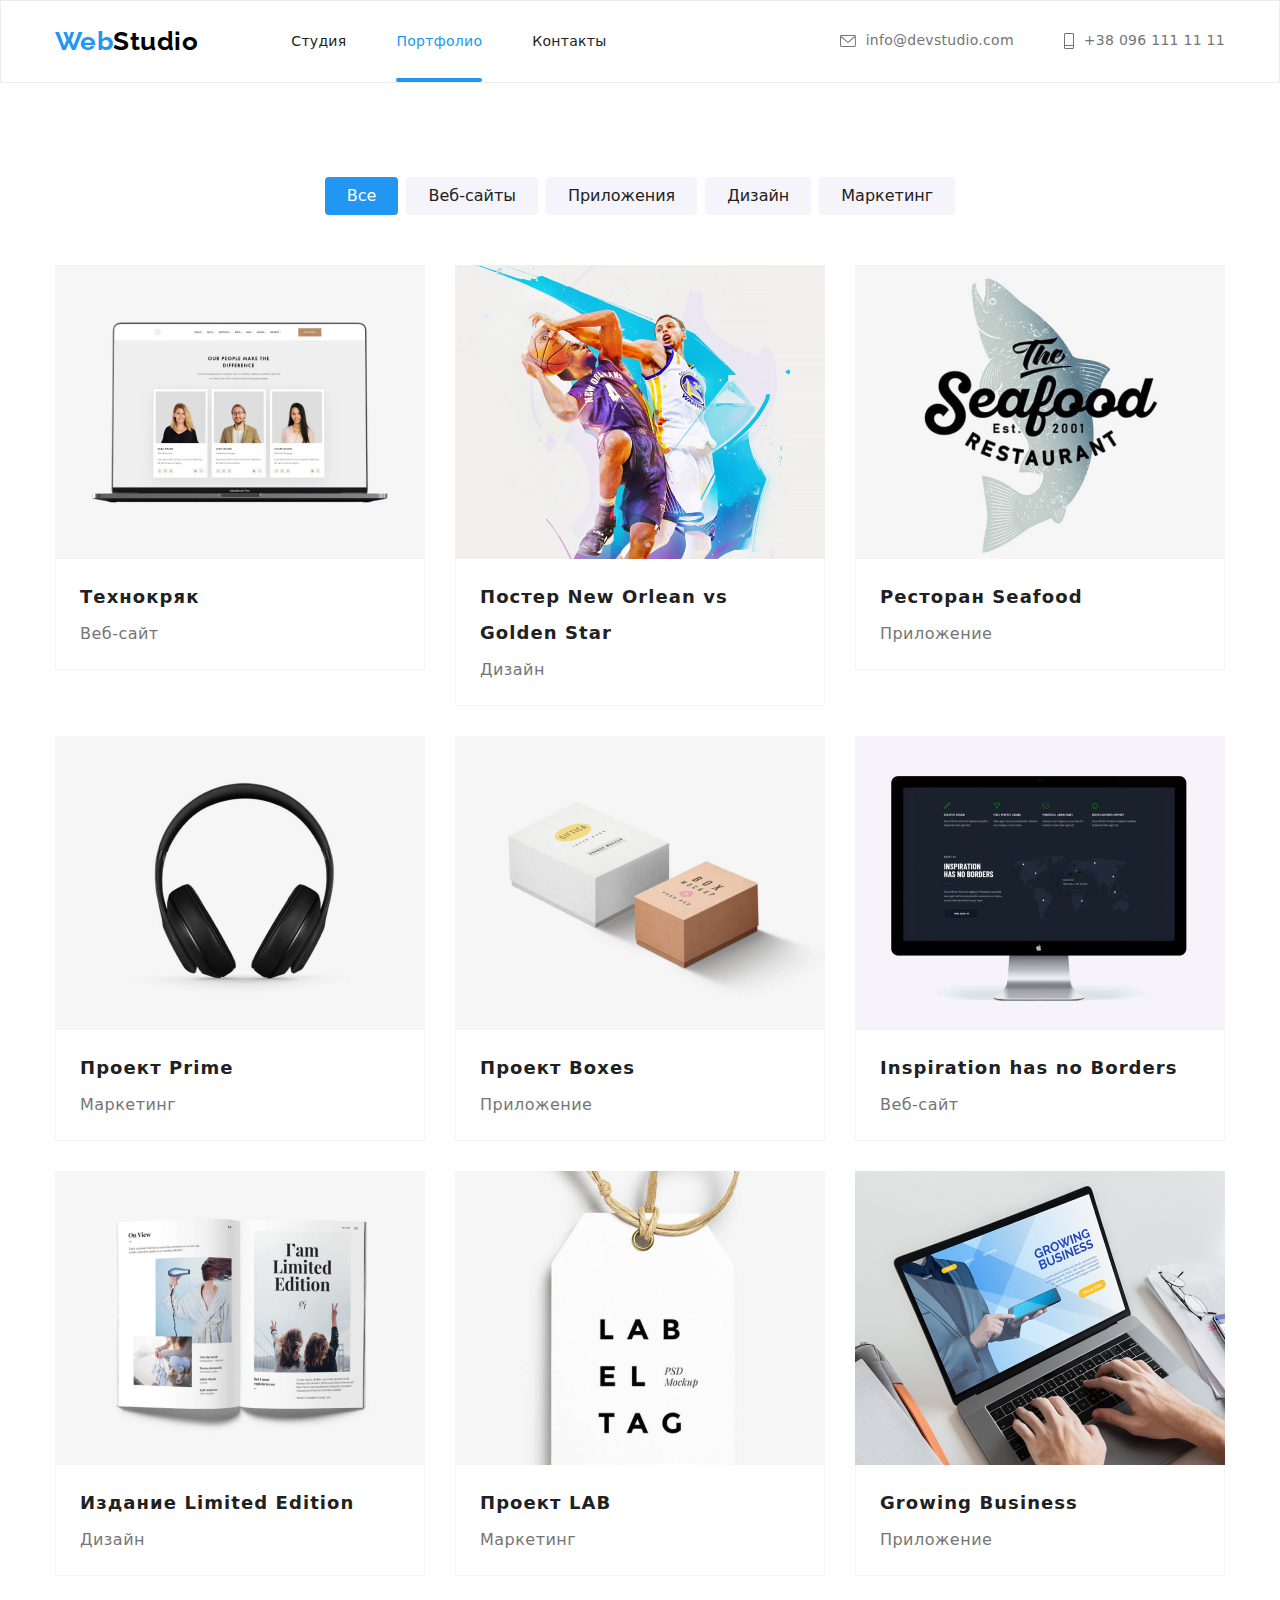
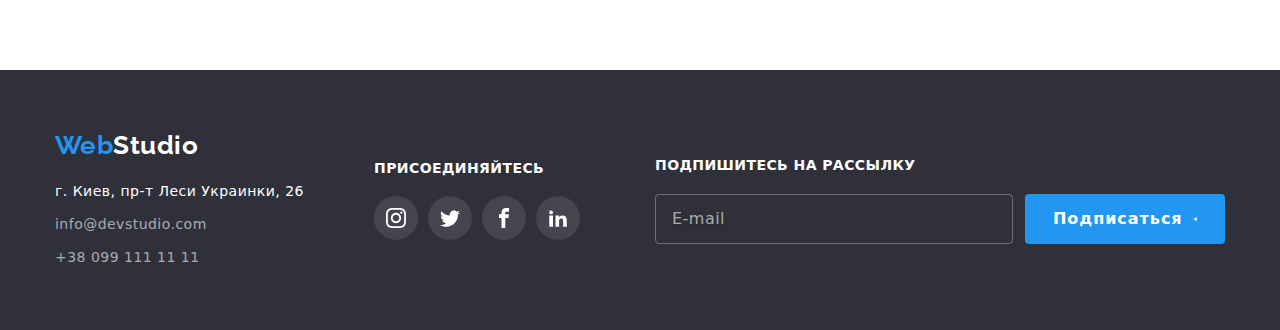
==== commit 5048285d: "home6" ====
--- a/portfolio.html
+++ b/portfolio.html
@@ -40,14 +40,14 @@
       <ul class="contacts-list list">
         <li class="contacts-item">
           <a class="mail-link link" href="mailto:info@devstudio.com" ><svg class="mail-icon" width="16" height="12">
-            <use href="./images/icons.svg/symbol-defs3.svg#icon-envelope"></use>
+            <use href="./images/icons/symbol-defs3.svg#icon-envelope"></use>
           </svg>
           info@devstudio.com</a
           >
         </li>
         <li class="contacts-item">
           <a class="tel-link link" href="tel:+380961111111"><svg class="tel-icon" width="10" height="16"> 
-            <use href="./images/icons.svg/symbol-ex.svg#icon-number"></use>
+            <use href="./images/icons/symbol-ex.svg#icon-number"></use>
           </svg>
           +38 096 111 11 11</a>
         </li>
@@ -310,28 +310,28 @@
           <li class="footer-social-item">
             <a href="#" class="social-link link">
               <svg class="footer-social-icon">
-                <use href="./images/icons.svg/symbol-defs.svg#icon-instagram"></use>
+                <use href="./images/icons/symbol-defs.svg#icon-instagram"></use>
               </svg>
             </a>
           </li>
           <li class="footer-social-item">
             <a href="#" class="social-link link">
               <svg class="footer-social-icon">
-                <use href="./images/icons.svg/symbol-defs.svg#icon-twitter"></use>
+                <use href="./images/icons/symbol-defs.svg#icon-twitter"></use>
               </svg>
             </a>
           </li>
           <li class="footer-social-item">
             <a href="#" class="social-link link">
               <svg class="footer-social-icon">
-                <use href="./images/icons.svg/symbol-defs.svg#icon-facebook"></use>
+                <use href="./images/icons/symbol-defs.svg#icon-facebook"></use>
               </svg>
             </a>
           </li>
           <li class="footer-social-item">
             <a href="#" class="social-link link">
               <svg class="footer-social-icon">
-                <use href="./images/icons.svg/symbol-defs.svg#icon-linkedin2"></use>
+                <use href="./images/icons/symbol-defs.svg#icon-linkedin2"></use>
               </svg>
             </a>
           </li>
@@ -353,7 +353,7 @@
     <button type="submit" class="footer-form-button">
       Подписаться
       <svg class="footer-icon-send" width="24px" height="24px">
-        <use href="./images/icons.svg/symbol-def.svg#icon-icon-send"></use>
+        <use href="./images/icons/symbol-def.svg#icon-icon-send"></use>
       </svg>
     </button>
   </form>
@@ -363,7 +363,7 @@
     <div class="modal">
       <button type="button" class="modal-close-button" data-modal-close>
         <svg width="18px" height="18px">
-          <use href="./images/icons.svg/symbol-defsx.svg#icon-Vector"></use>
+          <use href="./images/icons/symbol-defsx.svg#icon-Vector"></use>
         </svg>
       </button>
     </div>
--- a/css/style.css
+++ b/css/style.css
@@ -209,7 +209,9 @@
   .nav-link:hover,
 .nav-link:focus,
 .mail-link:hover,
-.mail-link:focus {
+.mail-link:focus,
+.tel-link:hover,
+.tel-link:focus {
   color: var(--accent-color);
   outline: none;
 }
@@ -478,7 +480,7 @@
     background-color: var(--accent-color);
     border: none;
     fill: var(--dark-background-text-color);
-    background-image: url('../images/icon-check.svg');
+    background-image: url('../images/icons/icon-icon-check');
   }
   
   .modal-form-checkbox:focus + .modal-form-checkbox-agreement::before,
@@ -900,10 +902,11 @@
     transition: color 250ms var(--timing-cubic);
   }
   
-  .footer-form {
+  .footer-form { width: 570px;
     display: flex;
     justify-content: flex-start;
     align-items: flex-end;
+    margin-left: auto;
   }
   
   .footer-form-offer {
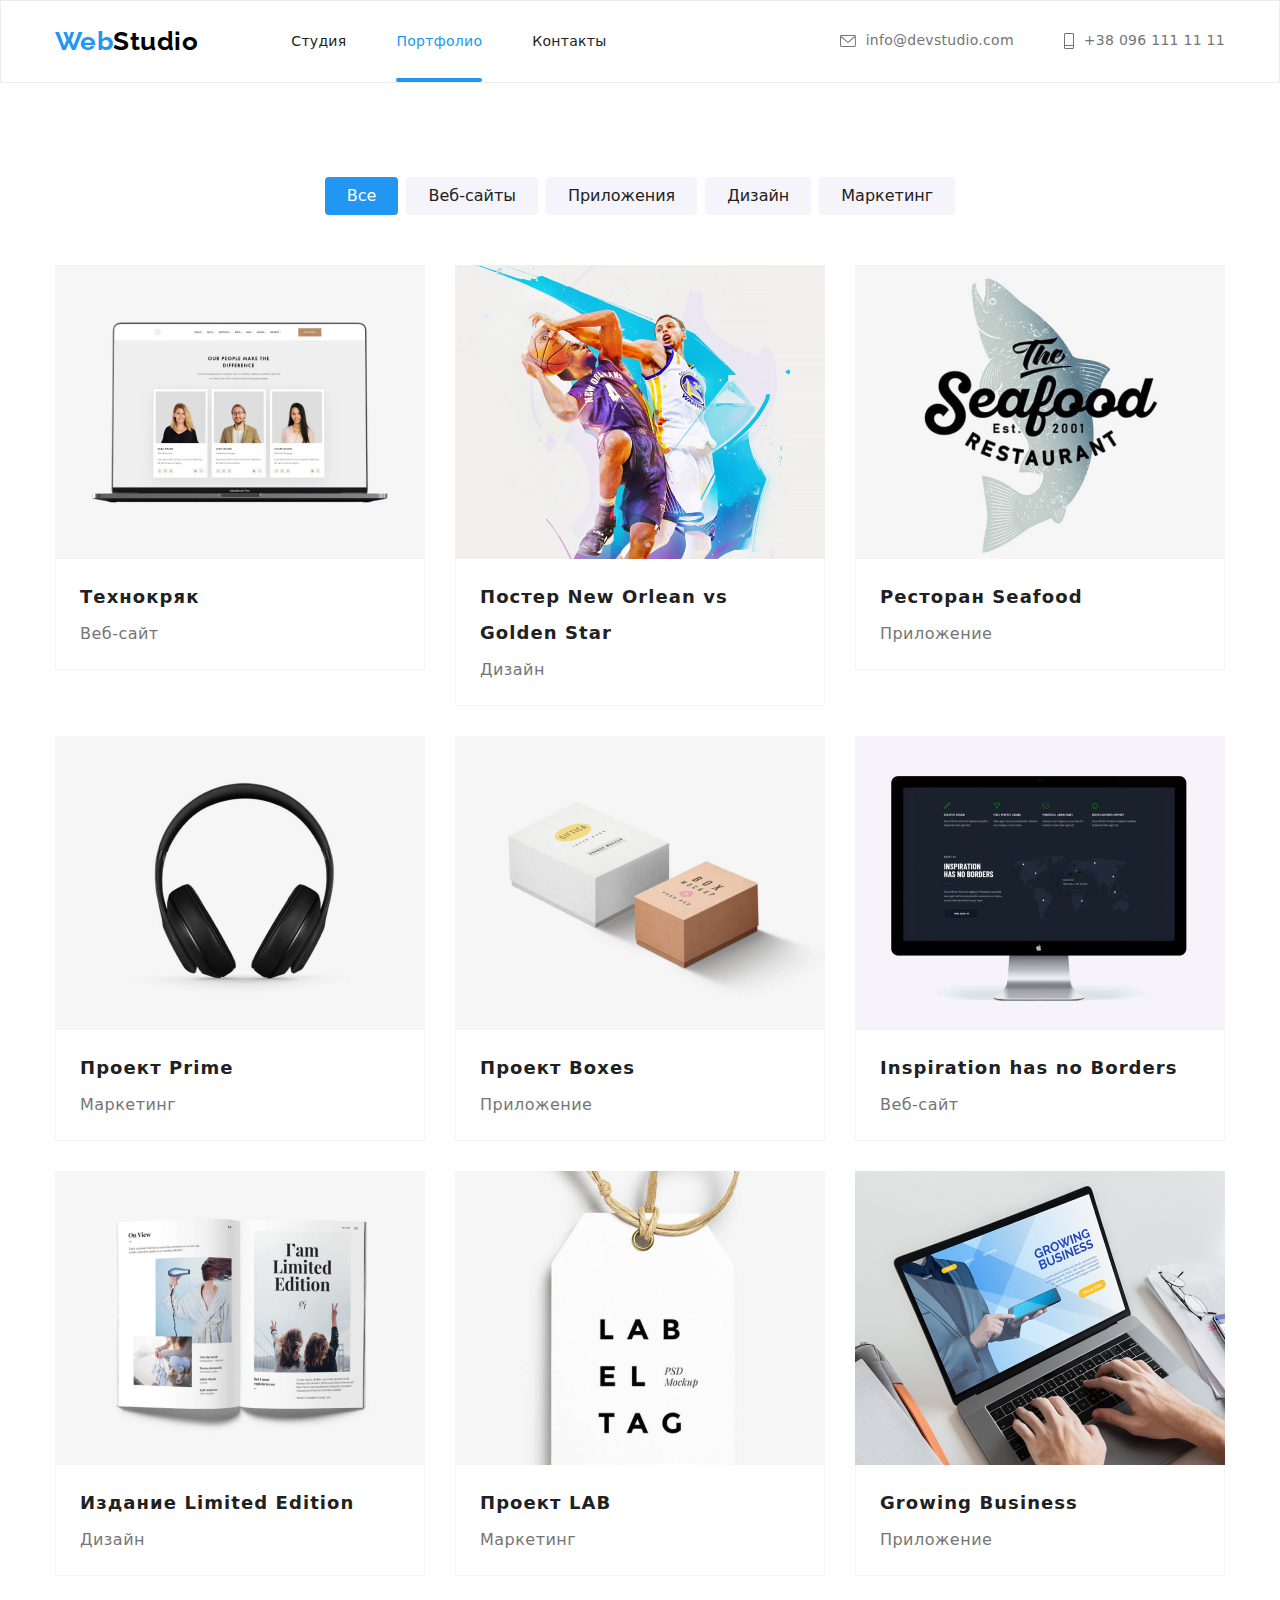
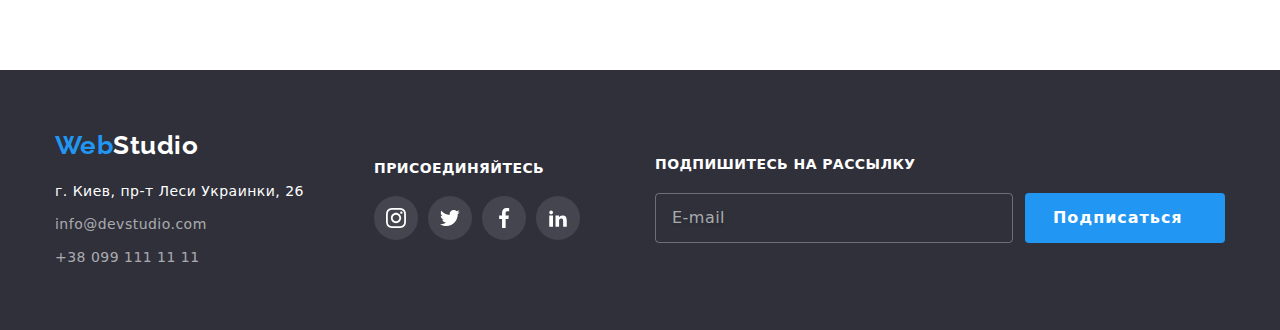
==== commit 563f8dd7: "home6" ====
--- a/portfolio.html
+++ b/portfolio.html
@@ -40,14 +40,14 @@
       <ul class="contacts-list list">
         <li class="contacts-item">
           <a class="mail-link link" href="mailto:info@devstudio.com" ><svg class="mail-icon" width="16" height="12">
-            <use href="./images/icons/symbol-defs3.svg#icon-envelope"></use>
+            <use href="./images/symbol.svg#icon-envelope-1"></use>
           </svg>
           info@devstudio.com</a
           >
         </li>
         <li class="contacts-item">
           <a class="tel-link link" href="tel:+380961111111"><svg class="tel-icon" width="10" height="16"> 
-            <use href="./images/icons/symbol-ex.svg#icon-number"></use>
+            <use href="./images/symbol.svg#icon-number"></use>
           </svg>
           +38 096 111 11 11</a>
         </li>
@@ -310,28 +310,28 @@
           <li class="footer-social-item">
             <a href="#" class="social-link link">
               <svg class="footer-social-icon">
-                <use href="./images/icons/symbol-defs.svg#icon-instagram"></use>
+                <use href="./images/symbol.svg#icon-instagram"></use>
               </svg>
             </a>
           </li>
           <li class="footer-social-item">
             <a href="#" class="social-link link">
               <svg class="footer-social-icon">
-                <use href="./images/icons/symbol-defs.svg#icon-twitter"></use>
+                <use href="./images/symbol.svg#icon-Group"></use>
               </svg>
             </a>
           </li>
           <li class="footer-social-item">
             <a href="#" class="social-link link">
               <svg class="footer-social-icon">
-                <use href="./images/icons/symbol-defs.svg#icon-facebook"></use>
+                <use href="./images/symbol.svg#icon-facebook-1-1"></use>
               </svg>
             </a>
           </li>
           <li class="footer-social-item">
             <a href="#" class="social-link link">
               <svg class="footer-social-icon">
-                <use href="./images/icons/symbol-defs.svg#icon-linkedin2"></use>
+                <use href="./images/symbol.svg#icon-linkedin2"></use>
               </svg>
             </a>
           </li>
@@ -353,7 +353,7 @@
     <button type="submit" class="footer-form-button">
       Подписаться
       <svg class="footer-icon-send" width="24px" height="24px">
-        <use href="./images/icons/symbol-def.svg#icon-icon-send"></use>
+        <use href="./images/symbol-def.svg#icon-icon-send"></use>
       </svg>
     </button>
   </form>
@@ -363,7 +363,7 @@
     <div class="modal">
       <button type="button" class="modal-close-button" data-modal-close>
         <svg width="18px" height="18px">
-          <use href="./images/icons/symbol-defsx.svg#icon-Vector"></use>
+          <use href="./images/symbol-defsx.svg#icon-Vector"></use>
         </svg>
       </button>
     </div>
--- a/css/style.css
+++ b/css/style.css
@@ -480,9 +480,9 @@
     background-color: var(--accent-color);
     border: none;
     fill: var(--dark-background-text-color);
-    background-image: url('../images/icons/icon-icon-check');
-  }
-  
+     
+  }
+  .modal-form-checkbox-agreement::before{background-image: url('../images/symbol.svg#icon-icon-check');}
   .modal-form-checkbox:focus + .modal-form-checkbox-agreement::before,
   .modal-form-checkbox:hover + .modal-form-checkbox-agreement::before {
     outline: 1px solid var(--accent-color);
@@ -904,7 +904,7 @@
   
   .footer-form { width: 570px;
     display: flex;
-    justify-content: flex-start;
+    
     align-items: flex-end;
     margin-left: auto;
   }
@@ -916,6 +916,7 @@
     letter-spacing: 0.03em;
     text-transform: uppercase;
     color: var(--dark-background-text-color);
+    display: block;
   }
   
   .footer-form-input::placeholder {
@@ -924,12 +925,12 @@
     letter-spacing: 0.03em;
     color: var(--footer-form-label-color);
   }
-  
+  .footer-form-input-wrapper{margin-right: 12px;} 
   .footer-form-input {
     background-color: transparent;
     width: 358px;
     height: 50px;
-    margin-right: 12px;
+    
     margin-top: 20px;
     color: var(--dark-background-text-color);
     border: 1px solid var(--footer-form-border-color);
